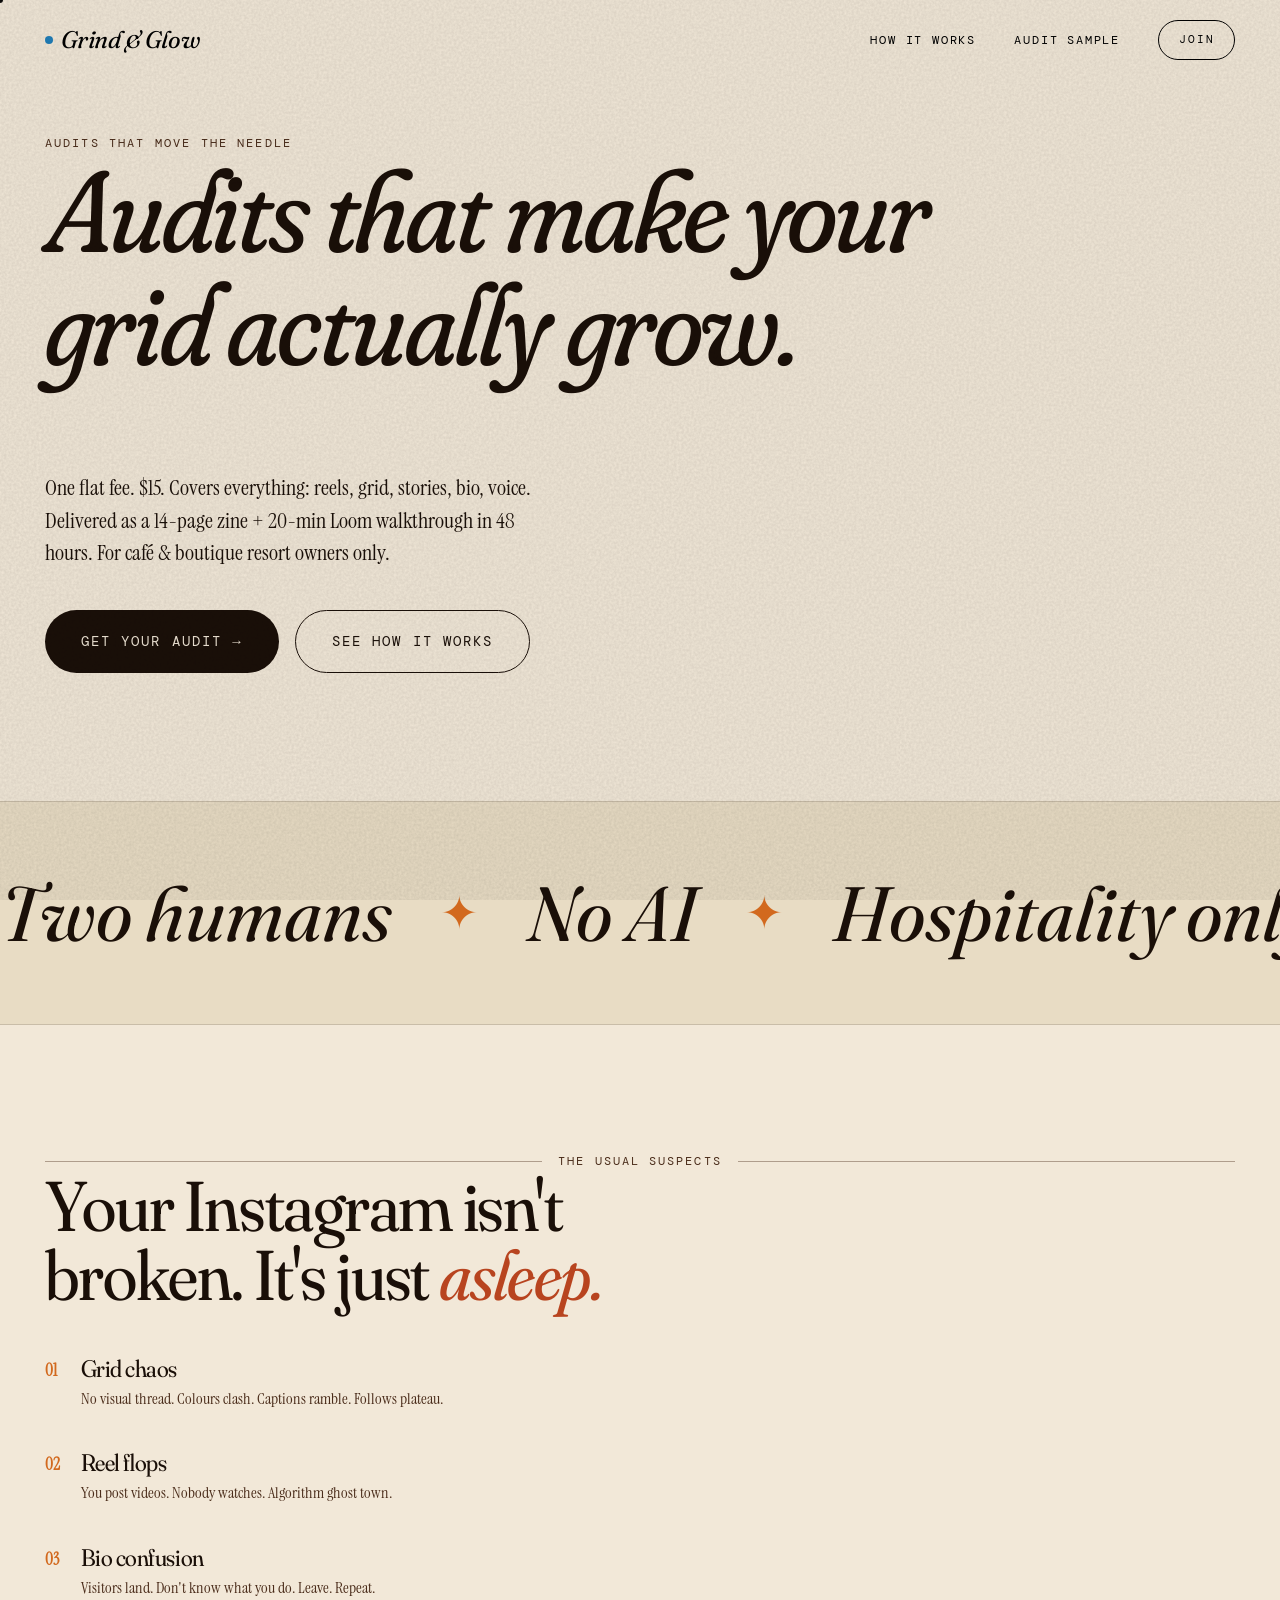
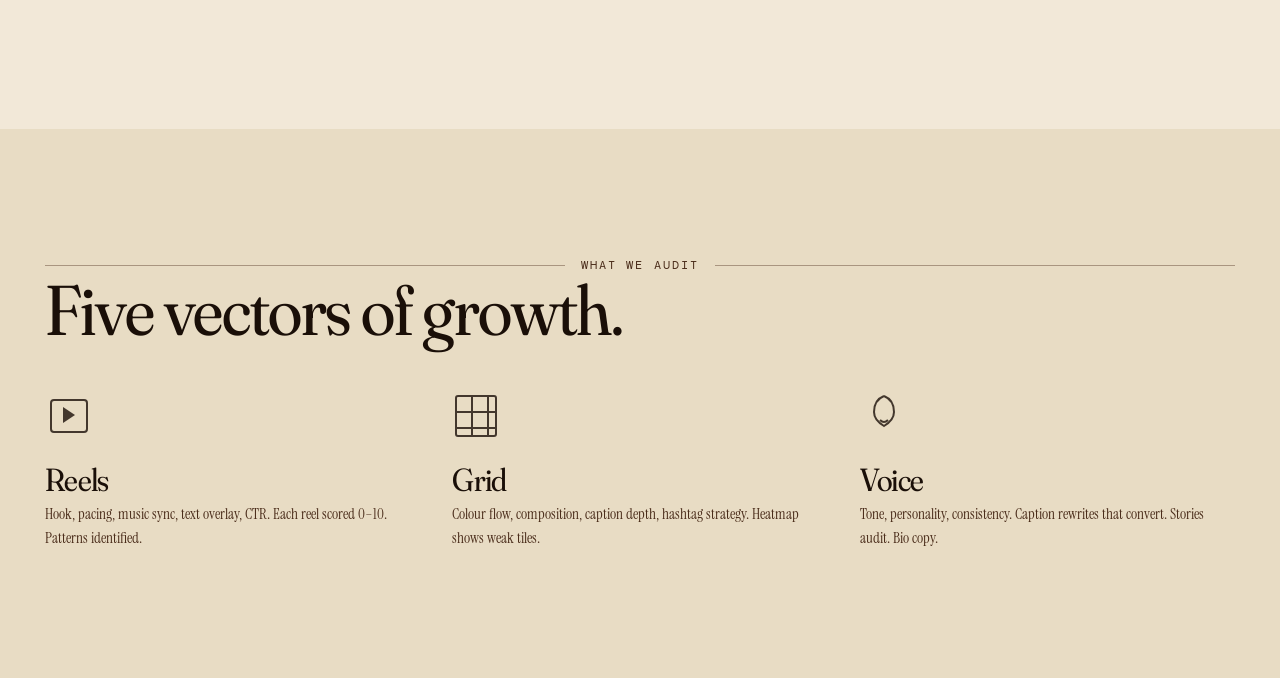
==== index.html @ 68c8fd2b "Build core CSS, JS, and home/how-it-works pages - css/shared.css: Complete design system with palett" ====
<!DOCTYPE html>
<html lang="en">
<head>
  <meta charset="UTF-8">
  <meta name="viewport" content="width=device-width, initial-scale=1.0">
  <title>Grind & Glow — $15 Instagram Audit for Cafés & Resorts</title>
  <link rel="stylesheet" href="css/shared.css">
  <link href="https://fonts.googleapis.com/css2?family=Fraunces:ital,opsz,SOFT@0,9..144,0;0,9..144,100;1,9..144,0;1,9..144,100&family=Instrument+Serif:ital@0;1&family=DM+Mono:wght@400;500&display=swap" rel="stylesheet">
</head>
<body>

  <!-- Navigation -->
  <nav class="nav">
    <a href="/" class="nav__logo">
      <span class="nav__logo-dot"></span>Grind & Glow
    </a>
    <div class="nav__links">
      <a href="#problem" class="nav__link nav__link--key">How it works</a>
      <a href="sample-audit.html" class="nav__link nav__link--key">Audit sample</a>
      <a href="#" class="nav__cta" data-cursor="Join">Join</a>
    </div>
  </nav>

  <!-- Hero -->
  <section class="section" style="padding-top: 8rem;">
    <div class="container">
      <div style="max-width: 920px;">
        <span class="eyebrow reveal">Audits that move the needle</span>
        <h1 class="reveal reveal--delay-1" style="margin-bottom: 0.8em;">Audits that make your grid actually grow.</h1>
        <p class="lead reveal reveal--delay-2" style="margin-bottom: 2.5rem;">
          One flat fee. $15. Covers everything: reels, grid, stories, bio, voice. Delivered as a 14-page zine + 20-min Loom walkthrough in 48 hours. For café &amp; boutique resort owners only.
        </p>
        <div class="reveal reveal--delay-3" style="display: flex; gap: 1rem; flex-wrap: wrap;">
          <button class="btn btn--primary btn--large" data-cursor="Audit">Get your audit →</button>
          <a href="how-it-works.html" class="btn btn--ghost btn--large">See how it works</a>
        </div>
      </div>
    </div>
  </section>

  <!-- Marquee -->
  <section class="marquee">
    <div class="marquee__track">
      <div class="marquee__item">
        Two humans <span class="marquee__star">✦</span>
      </div>
      <div class="marquee__item">
        No AI <span class="marquee__star">✦</span>
      </div>
      <div class="marquee__item">
        Hospitality only <span class="marquee__star">✦</span>
      </div>
      <div class="marquee__item">
        48-hour turnaround <span class="marquee__star">✦</span>
      </div>
      <div class="marquee__item">
        Two humans <span class="marquee__star">✦</span>
      </div>
      <div class="marquee__item">
        No AI <span class="marquee__star">✦</span>
      </div>
      <div class="marquee__item">
        Hospitality only <span class="marquee__star">✦</span>
      </div>
      <div class="marquee__item">
        48-hour turnaround <span class="marquee__star">✦</span>
      </div>
    </div>
  </section>

  <!-- Problem list -->
  <section class="section" id="problem">
    <div class="container">
      <span class="ticker reveal">The usual suspects</span>
      <h2 class="reveal reveal--delay-1" style="margin-bottom: 3rem; max-width: 700px;">
        Your Instagram isn't broken. It's just <span class="accent">asleep.</span>
      </h2>

      <div class="grid" style="gap: 2.5rem; max-width: 800px;">
        <div class="reveal reveal--delay-2">
          <div style="display: flex; gap: 1rem;">
            <div style="min-width: 20px; font-weight: 700; color: var(--burnt);">01</div>
            <div>
              <h3 style="font-size: 1.5rem; margin-bottom: 0.4rem;">Grid chaos</h3>
              <p style="color: var(--mocha); font-size: 1rem;">No visual thread. Colours clash. Captions ramble. Follows plateau.</p>
            </div>
          </div>
        </div>

        <div class="reveal reveal--delay-3">
          <div style="display: flex; gap: 1rem;">
            <div style="min-width: 20px; font-weight: 700; color: var(--burnt);">02</div>
            <div>
              <h3 style="font-size: 1.5rem; margin-bottom: 0.4rem;">Reel flops</h3>
              <p style="color: var(--mocha); font-size: 1rem;">You post videos. Nobody watches. Algorithm ghost town.</p>
            </div>
          </div>
        </div>

        <div class="reveal reveal--delay-4">
          <div style="display: flex; gap: 1rem;">
            <div style="min-width: 20px; font-weight: 700; color: var(--burnt);">03</div>
            <div>
              <h3 style="font-size: 1.5rem; margin-bottom: 0.4rem;">Bio confusion</h3>
              <p style="color: var(--mocha); font-size: 1rem;">Visitors land. Don't know what you do. Leave. Repeat.</p>
            </div>
          </div>
        </div>
      </div>
    </div>
  </section>

  <!-- Service cards -->
  <section class="section" style="background: var(--paper);">
    <div class="container">
      <span class="ticker reveal">What we audit</span>
      <h2 class="reveal reveal--delay-1" style="margin-bottom: 3rem;">Five vectors of growth.</h2>

      <div class="grid" style="grid-template-columns: repeat(auto-fit, minmax(300px, 1fr)); gap: 2rem;">

        <div class="reveal reveal--delay-2 card--service" data-cursor="Reel breakdown">
          <div style="margin-bottom: 1.5rem;">
            <svg width="48" height="48" viewBox="0 0 48 48" style="opacity: 0.8;">
              <rect x="6" y="8" width="36" height="32" rx="3" fill="none" stroke="currentColor" stroke-width="2"/>
              <path d="M 18 15 L 30 23 L 18 31 Z" fill="currentColor"/>
            </svg>
          </div>
          <h3 style="margin-bottom: 0.5rem;">Reels</h3>
          <p style="font-size: 0.95rem; color: var(--mocha);">Hook, pacing, music sync, text overlay, CTR. Each reel scored 0–10. Patterns identified.</p>
        </div>

        <div class="reveal reveal--delay-3 card--service" data-cursor="Feed mastery">
          <div style="margin-bottom: 1.5rem;">
            <svg width="48" height="48" viewBox="0 0 48 48" style="opacity: 0.8;">
              <rect x="4" y="4" width="40" height="40" rx="2" fill="none" stroke="currentColor" stroke-width="2"/>
              <path d="M 4 20 H 44 M 4 36 H 44 M 20 4 V 44 M 36 4 V 44" stroke="currentColor" stroke-width="2"/>
            </svg>
          </div>
          <h3 style="margin-bottom: 0.5rem;">Grid</h3>
          <p style="font-size: 0.95rem; color: var(--mocha);">Colour flow, composition, caption depth, hashtag strategy. Heatmap shows weak tiles.</p>
        </div>

        <div class="reveal reveal--delay-4 card--service" data-cursor="Brand voice">
          <div style="margin-bottom: 1.5rem;">
            <svg width="48" height="48" viewBox="0 0 48 48" style="opacity: 0.8;">
              <path d="M 24 4 Q 34 8 34 20 Q 34 28 24 34 Q 14 28 14 20 Q 14 8 24 4" fill="none" stroke="currentColor" stroke-width="2"/>
              <path d="M 20 28 Q 24 32 28 28" fill="none" stroke="currentColor" stroke-width="2"/>
            </svg>
          </div>
          <h3 style="margin-bottom: 0.5rem;">Voice</h3>
          <p style="font-size: 0.95rem; color: var(--mocha);">Tone, personality, consistency. Caption rewrites that convert. Stories audit. Bio copy.</p>
        </div>

      </div>
    </div>
  </section>

</body>
<script src="js/shared.js"></script>
</html>
---- css/shared.css ----
/* ============================================
   Grind & Glow — shared styles
   Warm-espresso editorial aesthetic
   ============================================ */

:root {
  --cream: #f2e8d8;
  --paper: #e8dcc4;
  --espresso: #1a0f08;
  --coffee: #2b1810;
  --mocha: #4a2c1a;
  --crema: #c89268;
  --burnt: #d2691e;
  --ember: #b8441f;

  --display: "Fraunces", Georgia, serif;
  --body: "Instrument Serif", Georgia, serif;
  --mono: "DM Mono", "Courier New", monospace;

  --gutter: clamp(1.25rem, 3.5vw, 3rem);
  --max: 1440px;
  --radius: 4px;

  --ease-out: cubic-bezier(0.22, 1, 0.36, 1);
  --ease-in-out: cubic-bezier(0.76, 0, 0.24, 1);
}

*, *::before, *::after {
  box-sizing: border-box;
  margin: 0;
  padding: 0;
}

html {
  scroll-behavior: smooth;
  -webkit-text-size-adjust: 100%;
}

body {
  font-family: var(--body);
  background: var(--cream);
  color: var(--espresso);
  font-size: clamp(1.0625rem, 1.1vw, 1.1875rem);
  line-height: 1.55;
  overflow-x: hidden;
  font-feature-settings: "liga", "kern";
  position: relative;
}

/* Grain overlay */
body::before {
  content: "";
  position: fixed;
  inset: 0;
  pointer-events: none;
  z-index: 1000;
  opacity: 0.12;
  mix-blend-mode: multiply;
  background-image: url("data:image/svg+xml;utf8,<svg xmlns='http://www.w3.org/2000/svg' viewBox='0 0 400 400'><filter id='n'><feTurbulence type='fractalNoise' baseFrequency='0.9' numOctaves='2' stitchTiles='stitch'/><feColorMatrix values='0 0 0 0 0 0 0 0 0 0 0 0 0 0 0 0 0 0 0.9 0'/></filter><rect width='100%' height='100%' filter='url(%23n)'/></svg>");
}

img, svg { display: block; max-width: 100%; }
button { font: inherit; cursor: pointer; border: none; background: none; color: inherit; }
a { color: inherit; text-decoration: none; }

/* ============================================
   Typography
   ============================================ */

h1, h2, h3, h4, h5 {
  font-family: var(--display);
  font-weight: 400;
  letter-spacing: -0.02em;
  line-height: 0.98;
  color: var(--espresso);
  font-variation-settings: "opsz" 144, "SOFT" 50;
}

h1 {
  font-size: clamp(3rem, 9vw, 8.5rem);
  font-style: italic;
  font-variation-settings: "opsz" 144, "SOFT" 100;
}

h2 {
  font-size: clamp(2.25rem, 5.5vw, 5rem);
}

h3 {
  font-size: clamp(1.5rem, 2.5vw, 2.25rem);
}

.eyebrow {
  font-family: var(--mono);
  font-size: 0.75rem;
  text-transform: uppercase;
  letter-spacing: 0.18em;
  color: var(--mocha);
  font-weight: 400;
}

.serif-italic { font-style: italic; }
.accent { color: var(--ember); font-style: italic; }
.crema-text { color: var(--crema); }

p.lead {
  font-size: clamp(1.25rem, 1.75vw, 1.6875rem);
  line-height: 1.45;
  max-width: 52ch;
}

.fine {
  font-family: var(--mono);
  font-size: 0.7rem;
  letter-spacing: 0.15em;
  text-transform: uppercase;
  color: var(--mocha);
}

/* ============================================
   Layout
   ============================================ */

.container {
  width: 100%;
  max-width: var(--max);
  margin: 0 auto;
  padding-inline: var(--gutter);
}

.section {
  padding-block: clamp(5rem, 10vw, 9rem);
  position: relative;
}

.section--tight { padding-block: clamp(3rem, 6vw, 5.5rem); }

.section--dark {
  background: var(--espresso);
  color: var(--cream);
}
.section--dark h1,
.section--dark h2,
.section--dark h3 { color: var(--cream); }
.section--dark .eyebrow,
.section--dark .fine { color: var(--crema); }

.section--paper { background: var(--paper); }

.divider {
  height: 1px;
  background: var(--mocha);
  opacity: 0.2;
  margin-block: 1rem;
}

/* ============================================
   Navigation
   ============================================ */

.nav {
  position: fixed;
  top: 0; left: 0; right: 0;
  z-index: 100;
  padding: 1.25rem var(--gutter);
  display: flex;
  align-items: center;
  justify-content: space-between;
  mix-blend-mode: difference;
  color: var(--cream);
}

.nav a { color: var(--cream); }

.nav__logo {
  font-family: var(--display);
  font-style: italic;
  font-size: 1.5rem;
  letter-spacing: -0.02em;
  display: flex;
  align-items: center;
  gap: 0.5rem;
}

.nav__logo-dot {
  width: 8px; height: 8px;
  border-radius: 50%;
  background: var(--burnt);
  display: inline-block;
}

.nav__links {
  display: flex;
  gap: clamp(1rem, 3vw, 2.5rem);
  align-items: center;
}

.nav__link {
  font-family: var(--mono);
  font-size: 0.75rem;
  text-transform: uppercase;
  letter-spacing: 0.15em;
  position: relative;
  padding: 0.25rem 0;
}

.nav__link::after {
  content: "";
  position: absolute;
  left: 0; right: 0; bottom: -2px;
  height: 1px;
  background: currentColor;
  transform: scaleX(0);
  transform-origin: left;
  transition: transform 0.4s var(--ease-out);
}

.nav__link:hover::after,
.nav__link.is-active::after { transform: scaleX(1); }

.nav__cta {
  padding: 0.65rem 1.25rem;
  border: 1px solid currentColor;
  border-radius: 999px;
  font-family: var(--mono);
  font-size: 0.7rem;
  text-transform: uppercase;
  letter-spacing: 0.15em;
  transition: background 0.3s, color 0.3s;
}

.nav__cta:hover {
  background: var(--cream);
  color: var(--espresso);
}

@media (max-width: 700px) {
  .nav__links .nav__link:not(.nav__link--key) { display: none; }
}

/* ============================================
   Buttons
   ============================================ */

.btn {
  display: inline-flex;
  align-items: center;
  gap: 0.75rem;
  padding: 1rem 1.75rem;
  border-radius: 999px;
  font-family: var(--mono);
  font-size: 0.8rem;
  text-transform: uppercase;
  letter-spacing: 0.15em;
  transition: transform 0.3s var(--ease-out), background 0.3s, color 0.3s;
  position: relative;
  overflow: hidden;
  isolation: isolate;
}

.btn--primary {
  background: var(--espresso);
  color: var(--cream);
}

.btn--primary:hover {
  background: var(--ember);
  transform: translateY(-2px);
}

.btn--ghost {
  background: transparent;
  color: var(--espresso);
  border: 1px solid var(--espresso);
}

.btn--ghost:hover {
  background: var(--espresso);
  color: var(--cream);
}

.btn--large {
  padding: 1.25rem 2.25rem;
  font-size: 0.875rem;
}

.btn__arrow {
  transition: transform 0.3s var(--ease-out);
}
.btn:hover .btn__arrow { transform: translateX(4px); }

/* ============================================
   Custom cursor
   ============================================ */

.cursor-dot, .cursor-ring {
  position: fixed;
  top: 0; left: 0;
  pointer-events: none;
  z-index: 9999;
  border-radius: 50%;
  mix-blend-mode: difference;
  transform: translate3d(-50%, -50%, 0);
  will-change: transform;
}

.cursor-dot {
  width: 6px; height: 6px;
  background: var(--cream);
}

.cursor-ring {
  width: 36px; height: 36px;
  border: 1px solid var(--cream);
  transition: width 0.3s var(--ease-out), height 0.3s var(--ease-out),
              background 0.3s, border-color 0.3s;
}

.cursor-ring.is-hover {
  width: 64px; height: 64px;
  background: var(--cream);
  mix-blend-mode: difference;
}

.cursor-ring.is-label {
  width: auto; height: auto;
  padding: 0.4rem 0.9rem;
  border-radius: 999px;
  background: var(--ember);
  border-color: var(--ember);
  mix-blend-mode: normal;
  color: var(--cream);
  font-family: var(--mono);
  font-size: 0.65rem;
  letter-spacing: 0.12em;
  text-transform: uppercase;
  white-space: nowrap;
  display: flex;
  align-items: center;
}

@media (hover: none), (pointer: coarse) {
  .cursor-dot, .cursor-ring { display: none; }
  body { cursor: auto; }
}

body { cursor: none; }
button, a, input, [data-cursor] { cursor: none; }

/* ============================================
   Reveals & split text
   ============================================ */

.reveal {
  opacity: 0;
  transform: translateY(28px);
  transition: opacity 0.9s var(--ease-out), transform 0.9s var(--ease-out);
}
.reveal.is-in { opacity: 1; transform: none; }

[data-split] .word {
  display: inline-block;
  overflow: hidden;
  vertical-align: baseline;
}
[data-split] .word > span {
  display: inline-block;
  transform: translateY(110%);
  transition: transform 0.8s var(--ease-out);
}
[data-split].is-in .word > span { transform: none; }

[data-split] .word + .word { margin-left: 0.2em; }

/* Stagger helper */
.reveal--delay-1 { transition-delay: 0.1s; }
.reveal--delay-2 { transition-delay: 0.2s; }
.reveal--delay-3 { transition-delay: 0.3s; }
.reveal--delay-4 { transition-delay: 0.4s; }

/* ============================================
   Marquee
   ============================================ */

.marquee {
  overflow: hidden;
  padding-block: clamp(2rem, 4vw, 3.5rem);
  border-block: 1px solid rgba(26, 15, 8, 0.15);
  background: var(--paper);
}

.section--dark .marquee {
  background: var(--coffee);
  border-color: rgba(242, 232, 216, 0.12);
}

.marquee__track {
  display: flex;
  gap: 3rem;
  animation: marquee 38s linear infinite;
  width: max-content;
  align-items: center;
}

.marquee__item {
  font-family: var(--display);
  font-style: italic;
  font-size: clamp(2.5rem, 6vw, 5rem);
  color: var(--espresso);
  display: inline-flex;
  align-items: center;
  gap: 3rem;
  white-space: nowrap;
}
.section--dark .marquee__item { color: var(--cream); }

.marquee__star {
  color: var(--burnt);
  font-style: normal;
  font-size: 0.6em;
  animation: spin 12s linear infinite;
  display: inline-block;
}

@keyframes marquee {
  from { transform: translateX(0); }
  to   { transform: translateX(-50%); }
}

@keyframes spin {
  to { transform: rotate(360deg); }
}

/* ============================================
   Footer
   ============================================ */

.footer {
  background: var(--espresso);
  color: var(--cream);
  padding: clamp(4rem, 7vw, 6rem) var(--gutter) 2rem;
}

.footer__top {
  display: grid;
  grid-template-columns: 2fr 1fr 1fr 1fr;
  gap: 3rem;
  padding-bottom: 4rem;
  border-bottom: 1px solid rgba(242, 232, 216, 0.15);
}

@media (max-width: 800px) {
  .footer__top { grid-template-columns: 1fr 1fr; }
}

.footer__logo {
  font-family: var(--display);
  font-style: italic;
  font-size: clamp(3rem, 5vw, 4.5rem);
  letter-spacing: -0.02em;
  line-height: 1;
  margin-bottom: 1rem;
}

.footer__tag {
  font-family: var(--body);
  font-style: italic;
  color: var(--crema);
  max-width: 30ch;
}

.footer__col h4 {
  font-family: var(--mono);
  font-size: 0.72rem;
  text-transform: uppercase;
  letter-spacing: 0.18em;
  color: var(--crema);
  margin-bottom: 1.25rem;
}

.footer__col ul {
  list-style: none;
  display: flex;
  flex-direction: column;
  gap: 0.75rem;
}

.footer__col a {
  color: var(--cream);
  font-family: var(--body);
  font-size: 1.0625rem;
  transition: color 0.3s;
}
.footer__col a:hover { color: var(--burnt); }

.footer__bottom {
  padding-top: 2rem;
  display: flex;
  justify-content: space-between;
  align-items: center;
  flex-wrap: wrap;
  gap: 1rem;
  font-family: var(--mono);
  font-size: 0.7rem;
  text-transform: uppercase;
  letter-spacing: 0.15em;
  color: var(--crema);
}

/* ============================================
   Utilities
   ============================================ */

.text-center { text-align: center; }
.mx-auto { margin-inline: auto; }
.max-prose { max-width: 58ch; }

.grid { display: grid; }
.flex { display: flex; }
.gap-sm { gap: 1rem; }
.gap-md { gap: 2rem; }
.gap-lg { gap: 3rem; }

.mt-1 { margin-top: 0.5rem; }
.mt-2 { margin-top: 1rem; }
.mt-3 { margin-top: 1.5rem; }
.mt-4 { margin-top: 2rem; }
.mt-6 { margin-top: 3rem; }
.mt-8 { margin-top: 4rem; }

.pill {
  display: inline-flex;
  align-items: center;
  gap: 0.5rem;
  padding: 0.35rem 0.85rem;
  border: 1px solid var(--mocha);
  border-radius: 999px;
  font-family: var(--mono);
  font-size: 0.7rem;
  text-transform: uppercase;
  letter-spacing: 0.15em;
  color: var(--mocha);
}

.pill--dark {
  border-color: var(--crema);
  color: var(--crema);
}

.pill__dot {
  width: 6px; height: 6px;
  border-radius: 50%;
  background: var(--burnt);
}

/* Ticker line above sections */
.ticker {
  font-family: var(--mono);
  font-size: 0.72rem;
  text-transform: uppercase;
  letter-spacing: 0.18em;
  color: var(--mocha);
  display: flex;
  align-items: center;
  gap: 1rem;
}
.ticker::before,
.ticker::after {
  content: "";
  flex: 1;
  height: 1px;
  background: currentColor;
  opacity: 0.4;
}

/* Responsive helpers */
@media (max-width: 700px) {
  h1 { font-size: clamp(2.75rem, 12vw, 4.5rem); }
  .section { padding-block: 4rem; }
}
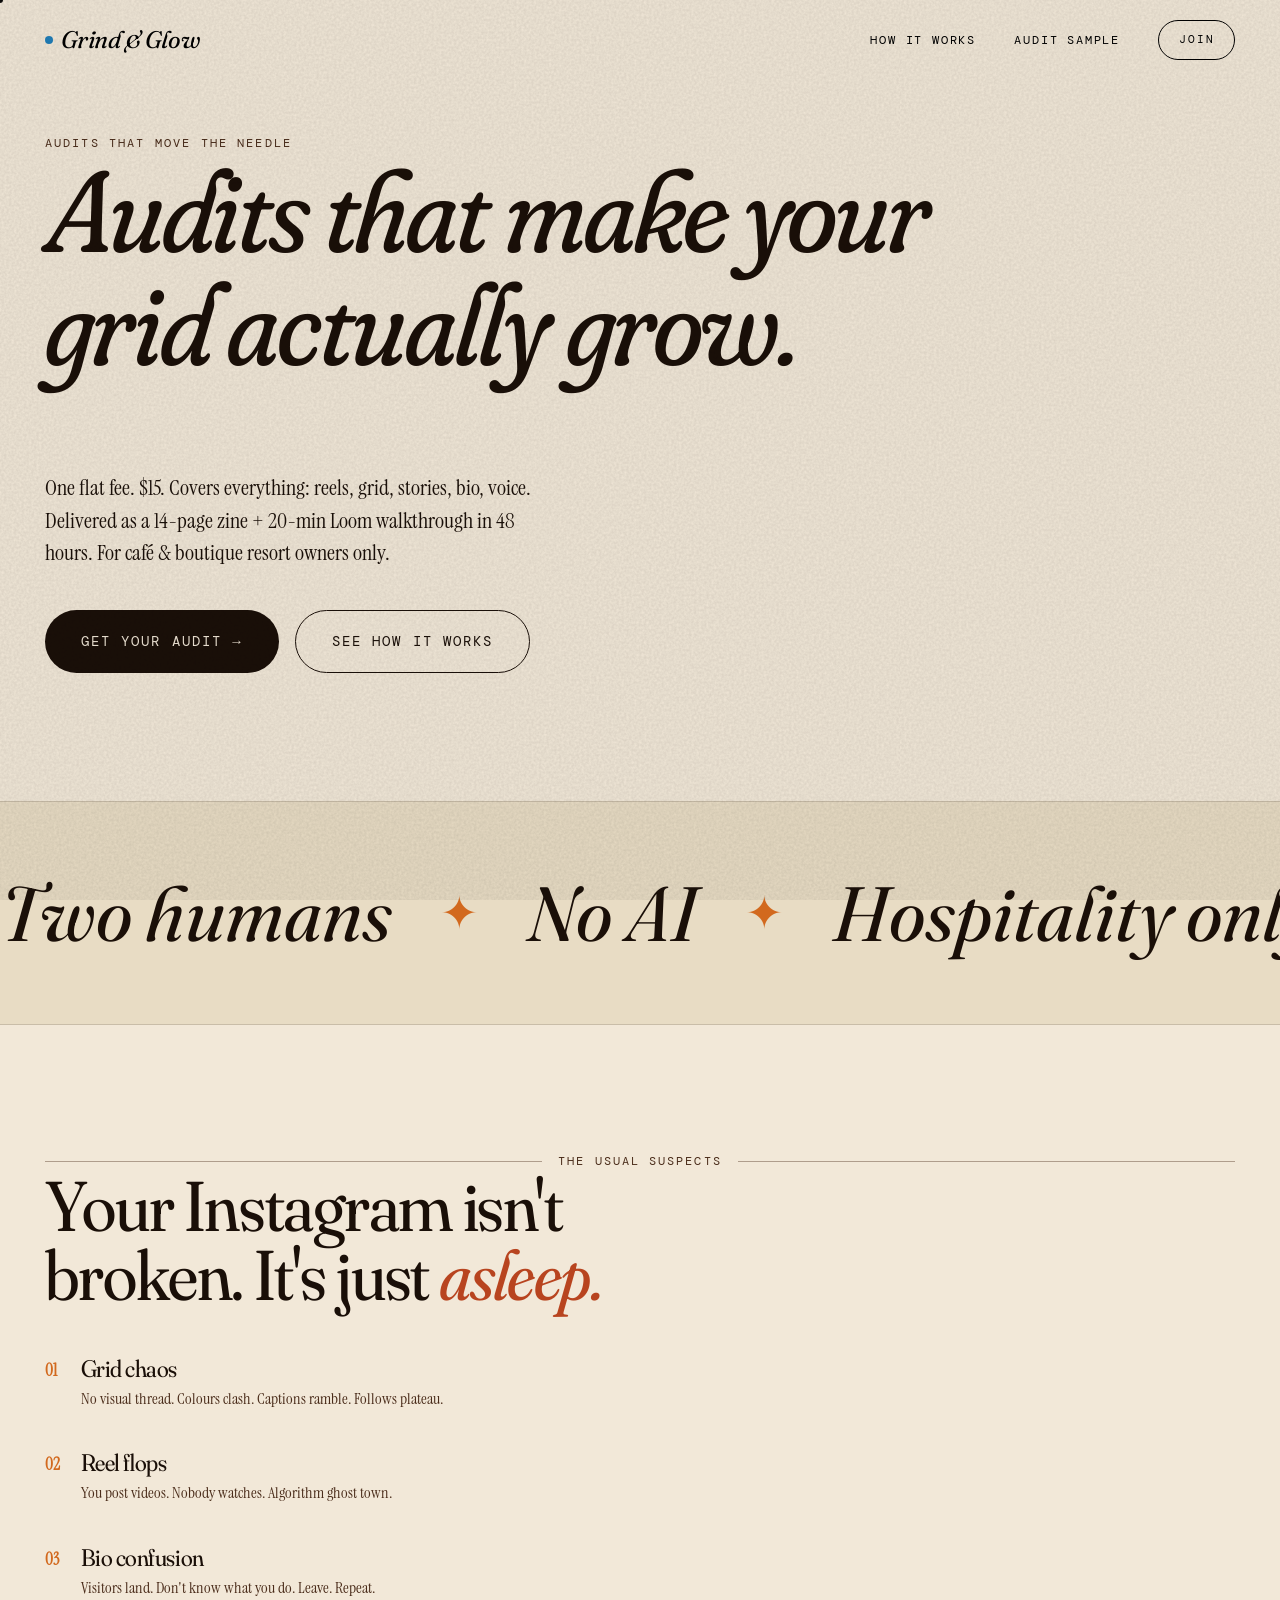
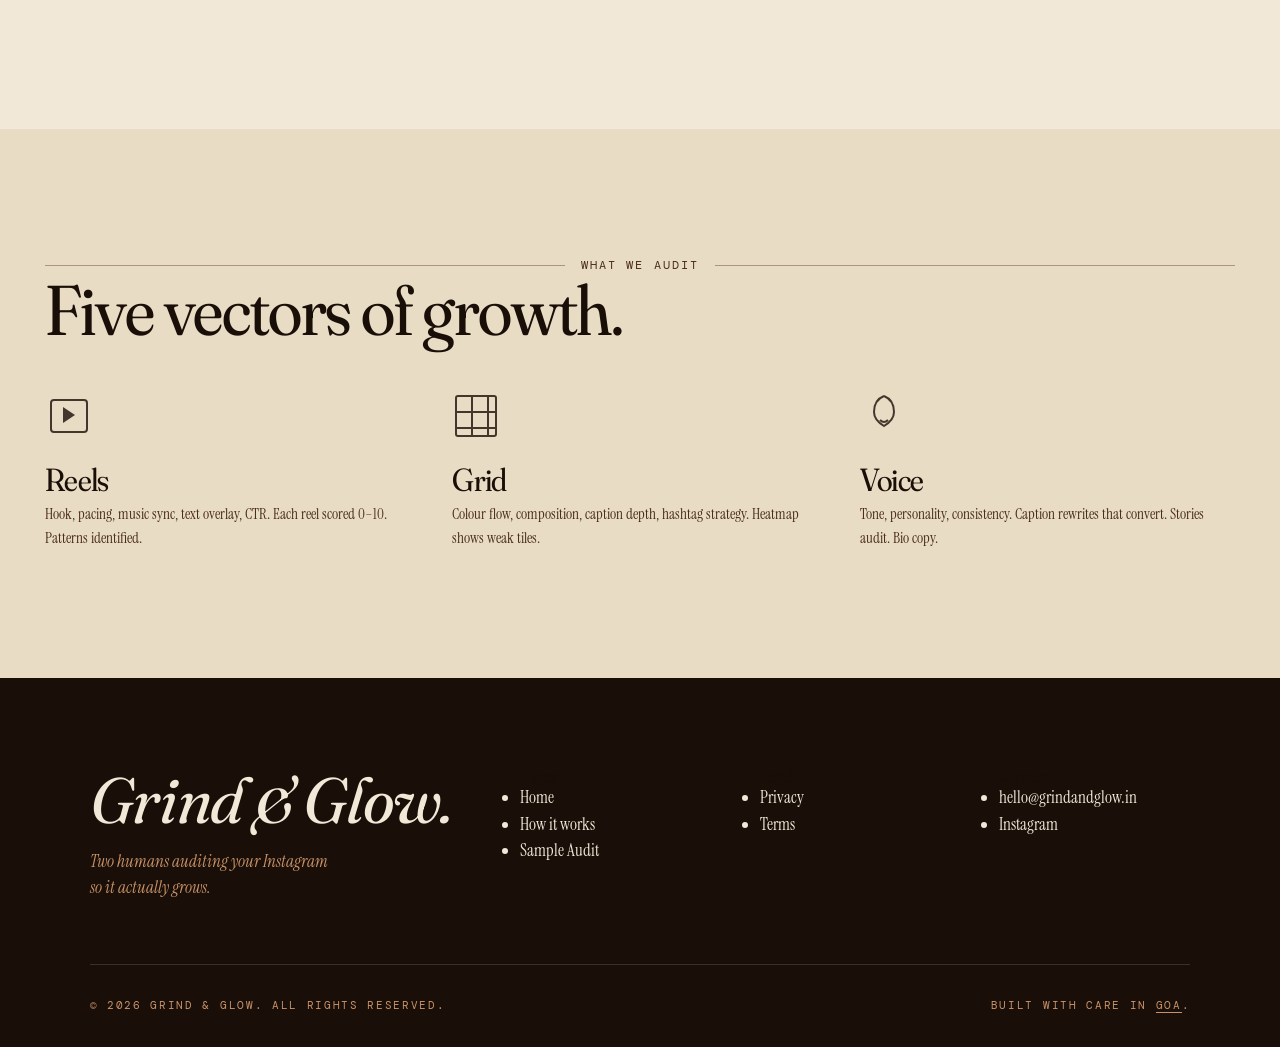
==== commit fe4fc1f1: "Add missing footer to home page Complete footer section on index.html matching other pages with navi" ====
--- a/index.html
+++ b/index.html
@@ -155,6 +155,44 @@
     </div>
   </section>
 
+  <!-- Footer -->
+  <footer class="footer">
+    <div class="container">
+      <div class="footer__top">
+        <div>
+          <div class="footer__logo">Grind &amp; Glow.</div>
+          <p class="footer__tag">Two humans auditing your Instagram so it actually grows.</p>
+        </div>
+        <div>
+          <h4>Pages</h4>
+          <ul>
+            <li><a href="/">Home</a></li>
+            <li><a href="how-it-works.html">How it works</a></li>
+            <li><a href="sample-audit.html">Sample Audit</a></li>
+          </ul>
+        </div>
+        <div>
+          <h4>Legal</h4>
+          <ul>
+            <li><a href="#">Privacy</a></li>
+            <li><a href="#">Terms</a></li>
+          </ul>
+        </div>
+        <div>
+          <h4>Contact</h4>
+          <ul>
+            <li><a href="mailto:hello@grindandglow.in">hello@grindandglow.in</a></li>
+            <li><a href="https://instagram.com/grindandglow.in" target="_blank">Instagram</a></li>
+          </ul>
+        </div>
+      </div>
+      <div class="footer__bottom">
+        <p>&copy; <span data-year></span> Grind &amp; Glow. All rights reserved.</p>
+        <p>Built with care in <a href="https://goa.gov.in" target="_blank" style="border-bottom: 1px solid currentColor;">Goa</a>.</p>
+      </div>
+    </div>
+  </footer>
+
 </body>
 <script src="js/shared.js"></script>
 </html>
